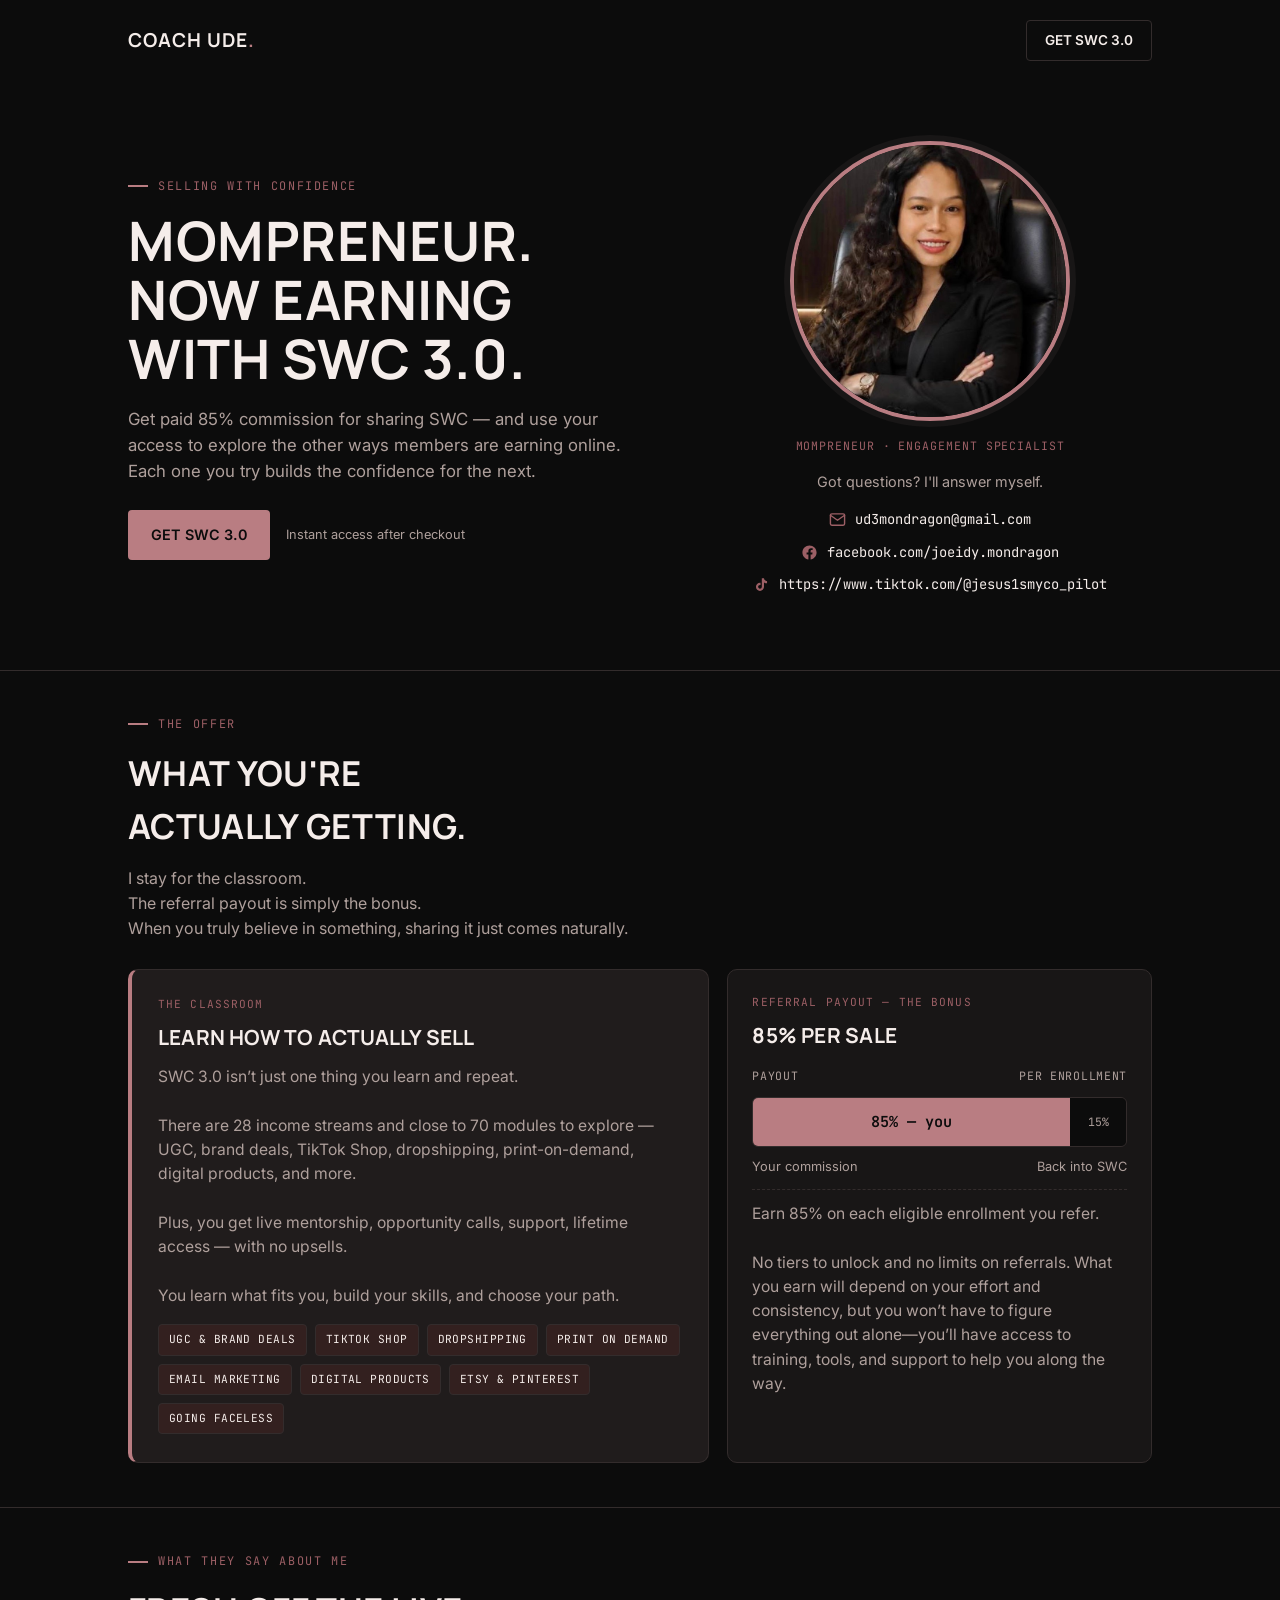
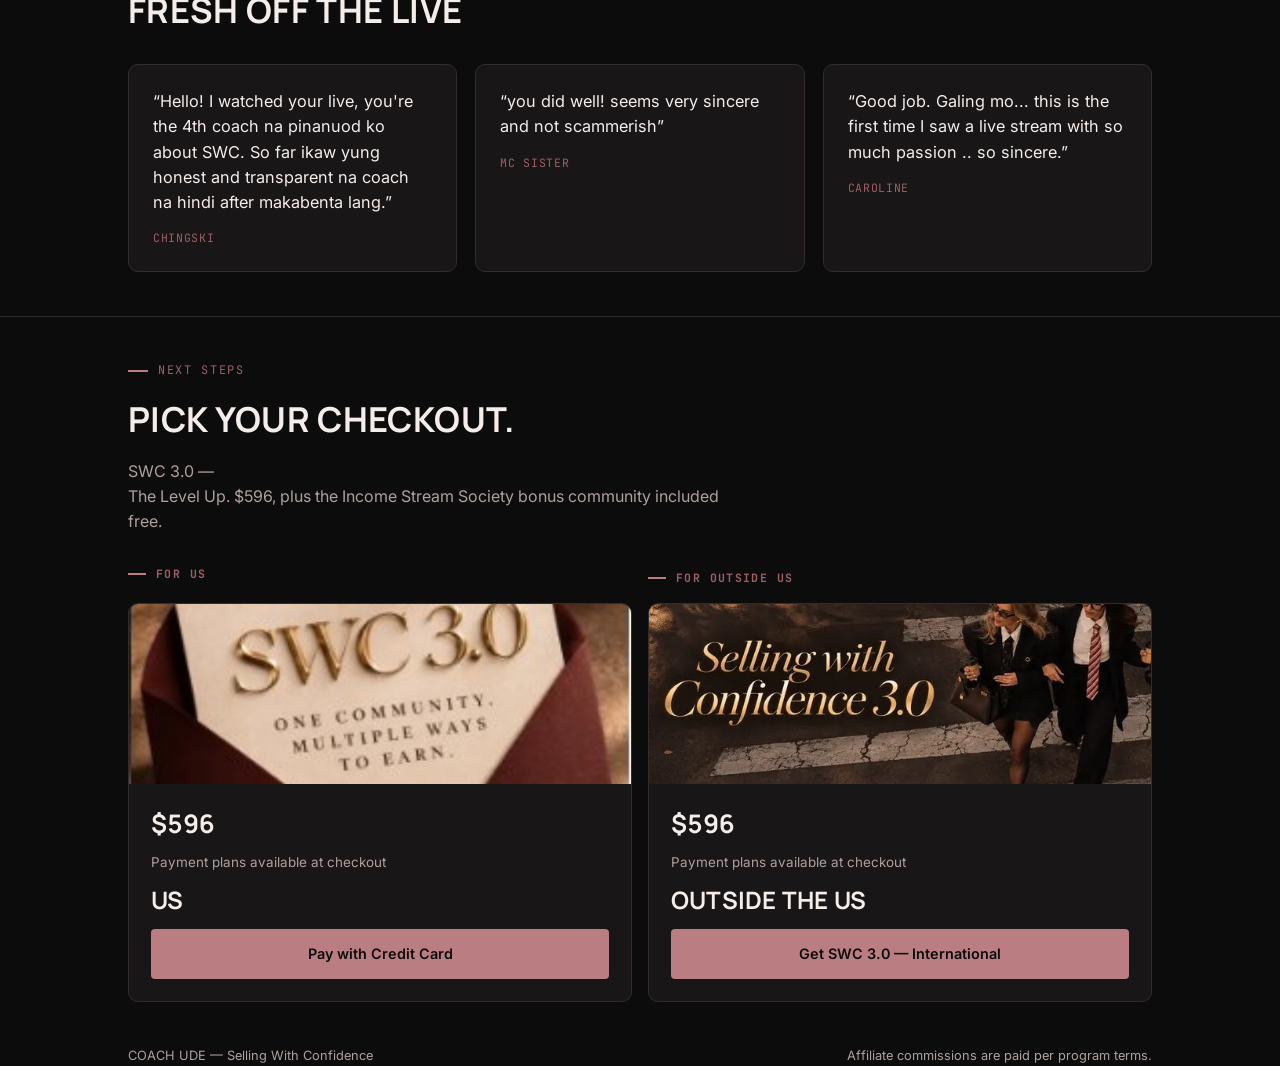
==== coach-ude.html @ 0a714079 "Add Coach Ude page with SWC 3.0 text and checkout thumbnails Co-Authored-By: Claude Opus 5.5 <norepl" ====
<!DOCTYPE html>
<html lang="en">
<head>
<meta charset="UTF-8">
<meta name="viewport" content="width=device-width, initial-scale=1.0">
<title>momPreneur · Engagement Specialist</title>
<link rel="icon" type="image/png" href="[data-uri]">
<link rel="preconnect" href="https://fonts.googleapis.com">
<link rel="stylesheet" href="https://fonts.googleapis.com/css2?family=Manrope:wght@500;600;700;800&family=Inter:wght@400;500;600;700&family=JetBrains+Mono:wght@400;500;700&display=swap">
<style>
:root{--ink:#0C0C0C;--surface:#181616;--surface-2:#201C1C;--line:#332C2C;--text:#F5EDEA;--text-soft:#AFA09C;--accent:#B97D82;--accent-strong:#9C5F65;--accent-tint:#33201F;--on-accent:#0C0C0C;--font-head:'Manrope', ui-sans-serif, system-ui, sans-serif;--font-body:'Inter', ui-sans-serif, system-ui, sans-serif;--font-mono:'JetBrains Mono', ui-monospace, monospace;--radius-btn:4px;--radius-card:10px;--head-transform:uppercase;--head-weight:700;--head-tracking:0.01em;--word-transform:uppercase;--word-weight:700;--word-tracking:0.05em;}
*{box-sizing:border-box;} html,body{margin:0;padding:0;}
body{background:var(--ink);color:var(--text);font-family:var(--font-body);line-height:1.55;-webkit-font-smoothing:antialiased;}
h1,h2,h3{font-family:var(--font-head);text-wrap:balance;margin:0;letter-spacing:var(--head-tracking);font-weight:var(--head-weight);text-transform:var(--head-transform);}
a{color:inherit;} img{max-width:100%;} ::selection{background:var(--accent-tint);}
:focus-visible{outline:2px solid var(--accent);outline-offset:3px;}
.wrap{max-width:1080px;margin:0 auto;padding:0 20px;}
.eyebrow{font-family:var(--font-mono);font-size:0.74rem;letter-spacing:0.14em;text-transform:uppercase;color:var(--accent-strong);display:flex;align-items:center;gap:10px;}
.eyebrow::before{content:"";width:20px;height:2px;background:var(--accent);}
.nav{display:flex;align-items:center;justify-content:space-between;padding:20px 0;}
.wordmark{font-family:var(--font-head);font-weight:var(--word-weight);font-size:1.2rem;letter-spacing:var(--word-tracking);text-transform:var(--word-transform);}
.wordmark span{color:var(--accent);}
.btn{display:inline-flex;align-items:center;justify-content:center;padding:13px 22px;border-radius:var(--radius-btn);font-family:var(--font-body);font-weight:600;font-size:0.9rem;text-decoration:none;border:1px solid transparent;cursor:pointer;transition:transform .15s ease,background .15s ease,border-color .15s ease;}
.btn:hover{transform:translateY(-1px);}
.btn-primary{background:var(--accent);color:var(--on-accent);}
.btn-primary:hover{background:var(--accent-strong);}
.btn-ghost{background:transparent;color:var(--text);border-color:var(--line);padding:9px 18px;font-size:0.85rem;}
.btn-ghost:hover{border-color:var(--accent);color:var(--accent-strong);}
.hero{padding-top:36px;padding-bottom:44px;display:flex;flex-direction:column;gap:34px;}
.hero.no-photo .hero-copy{max-width:70ch;}
.hero.hero-stacked{align-items:center;text-align:center;}
.hero.hero-stacked .hero-copy{align-items:center;max-width:60ch;}
.hero.hero-stacked .eyebrow{justify-content:center;}
.hero.hero-stacked .cta-row{justify-content:center;}
.hero.hero-stacked .hero-photo{order:-1;}
.hero-photo{display:flex;flex-direction:column;align-items:center;text-align:center;gap:16px;}
.hero-photo img,.photo-fallback{width:100%;max-width:240px;aspect-ratio:1/1;border-radius:50%;object-fit:cover;border:4px solid var(--accent);box-shadow:0 0 0 6px var(--surface);}
.photo-fallback{display:flex;align-items:center;justify-content:center;background:var(--surface);color:var(--accent);font-family:var(--font-head);font-weight:700;font-size:2.4rem;}
.hero-photo .role{font-family:var(--font-mono);font-size:0.72rem;letter-spacing:0.08em;text-transform:uppercase;color:var(--accent-strong);margin:0;}
.hero-photo .caption{font-size:0.9rem;color:var(--text-soft);max-width:30ch;margin:0;white-space:pre-line;}
.hero-contacts{display:flex;flex-direction:column;gap:10px;align-items:center;}
.contact-row{display:flex;align-items:center;gap:9px;font-family:var(--font-mono);font-size:0.86rem;color:var(--text);text-decoration:none;border-bottom:1px solid transparent;width:fit-content;}
.contact-row:hover{border-bottom-color:var(--accent);color:var(--accent-strong);}
.contact-row svg{flex:0 0 auto;color:var(--accent-strong);}
.hero h1{font-size:clamp(2rem,8vw,3.4rem);line-height:1.08;margin-top:16px;white-space:pre-line;}
.hero .lede{margin-top:18px;font-size:1.05rem;color:var(--text-soft);max-width:46ch;white-space:pre-line;}
.hero .cta-row{margin-top:26px;display:flex;align-items:center;gap:16px;flex-wrap:wrap;}
.cta-row .micro{font-size:0.8rem;color:var(--text-soft);white-space:pre-line;}
section.block{padding:44px 0;border-top:1px solid var(--line);}
.block h2{font-size:clamp(1.5rem,6vw,2.15rem);margin-top:12px;max-width:20ch;}
.block .lede{margin-top:14px;font-size:1rem;color:var(--text-soft);max-width:62ch;white-space:pre-line;}
.offer-grid{margin-top:28px;display:flex;flex-direction:column;gap:18px;}
.offer-card{border:1px solid var(--line);border-radius:var(--radius-card);padding:24px;background:var(--surface);min-width:0;}
.offer-card.modules{background:var(--surface-2);border-left:4px solid var(--accent);padding:26px 26px 28px;}
.offer-card .card-eyebrow,.card-eyebrow{font-family:var(--font-mono);font-size:0.7rem;letter-spacing:0.1em;text-transform:uppercase;color:var(--accent-strong);}
.offer-card h3{font-size:1.3rem;margin-top:8px;}
.offer-card p{color:var(--text-soft);margin:12px 0 0;font-size:0.98rem;white-space:pre-line;}
.tag-row{display:flex;flex-wrap:wrap;gap:8px;margin-top:16px;}
.tag{font-family:var(--font-mono);font-size:0.7rem;letter-spacing:0.04em;text-transform:uppercase;color:var(--text);background:var(--accent-tint);border:1px solid var(--line);border-radius:4px;padding:6px 10px;}
.ledger{margin-top:16px;}
.ledger-head{display:flex;justify-content:space-between;align-items:baseline;font-family:var(--font-mono);font-size:0.72rem;letter-spacing:0.06em;text-transform:uppercase;color:var(--text-soft);margin-bottom:12px;}
.split{display:flex;height:50px;border-radius:6px;overflow:hidden;border:1px solid var(--line);font-family:var(--font-mono);font-variant-numeric:tabular-nums;}
.split .you{background:var(--accent);color:var(--on-accent);display:flex;align-items:center;justify-content:center;font-weight:600;font-size:0.95rem;}
.split .them{background:var(--ink);color:var(--text-soft);display:flex;align-items:center;justify-content:center;font-size:0.72rem;}
.split-legend{display:flex;justify-content:space-between;margin-top:10px;font-size:0.8rem;color:var(--text-soft);}
.fine{margin-top:16px;font-size:0.8rem;color:var(--text-soft);border-top:1px dashed var(--line);padding-top:12px;white-space:pre-line;}
.checkout-groups{margin-top:28px;display:flex;flex-direction:column;gap:16px;}
.checkout-group-label{font-family:var(--font-mono);font-size:0.72rem;font-weight:700;letter-spacing:0.12em;text-transform:uppercase;color:var(--accent-strong);display:flex;align-items:center;gap:10px;}
.checkout-group-label:not(:first-child){margin-top:8px;}
.checkout-group-label::before{content:"";width:18px;height:2px;background:var(--accent);}
.buy-card{border:1px solid var(--line);border-radius:var(--radius-card);background:var(--surface);overflow:hidden;display:flex;flex-direction:column;min-width:0;}
.buy-thumb{height:180px;background:var(--ink);overflow:hidden;}
.buy-thumb img{width:100%;height:100%;object-fit:cover;object-position:center;display:block;}
.buy-body{padding:20px 22px 22px;display:flex;flex-direction:column;gap:10px;flex:1;min-width:0;}
.buy-region{font-family:var(--font-head);font-weight:var(--head-weight);text-transform:var(--head-transform);letter-spacing:var(--head-tracking);font-size:1.5rem;line-height:1.1;color:var(--text);margin-top:4px;overflow-wrap:break-word;}
.buy-price{display:flex;align-items:baseline;gap:10px;font-variant-numeric:tabular-nums;}
.buy-price .now,.ticket-price .now{font-family:var(--font-head);font-size:1.6rem;font-weight:700;}
.sale-tag{display:inline-block;font-family:var(--font-mono);font-size:0.72rem;letter-spacing:0.04em;text-transform:uppercase;color:var(--accent-strong);background:var(--accent-tint);border:1px solid var(--line);border-radius:4px;padding:4px 8px;margin:2px 0 0;white-space:pre-line;}
.buy-card .plan,.ticket .plan{font-size:0.84rem;color:var(--text-soft);margin:-2px 0 0;}
.buy-card .btn{margin-top:6px;}
.testimonial-grid{margin-top:28px;display:flex;flex-direction:column;gap:18px;}
.testimonial-card{border:1px solid var(--line);border-radius:var(--radius-card);background:var(--surface);padding:24px;display:flex;flex-direction:column;gap:14px;min-width:0;}
.testimonial-quote{margin:0;font-size:1.02rem;color:var(--text);white-space:pre-line;}
.testimonial-quote::before{content:"\201C";} .testimonial-quote::after{content:"\201D";}
.testimonial-name{font-family:var(--font-mono);font-size:0.72rem;letter-spacing:0.06em;text-transform:uppercase;color:var(--accent-strong);}
footer{padding:26px 0 40px;display:flex;flex-direction:column;gap:6px;color:var(--text-soft);font-size:0.8rem;}
footer div{white-space:pre-line;}
@media (min-width:700px){
.wrap{padding:0 28px;}
.hero{flex-direction:row;align-items:center;padding-top:60px;padding-bottom:74px;gap:48px;}
.hero.hero-stacked{flex-direction:column;}
.hero-copy{flex:1.2;max-width:58ch;min-width:0;}
.hero-photo{flex:1;}
.hero-photo img,.hero-photo .photo-fallback{max-width:280px;}
.offer-grid{flex-direction:row;align-items:stretch;}
.offer-card{flex:1;}
.offer-card.modules{flex:1.4;}
.testimonial-grid{flex-direction:row;align-items:stretch;}
.testimonial-card{flex:1;}
.checkout-groups{display:grid;grid-template-columns:repeat(var(--total-cols),1fr);align-items:stretch;}
.checkout-group-label{grid-row:1;grid-column:var(--gcol-start) / span var(--gcol-span);margin-top:0;}
.checkout-groups>.buy-card,.checkout-groups>.ticket{grid-row:2;grid-column:var(--gcol);min-width:0;}
footer{flex-direction:row;justify-content:space-between;}
}
.shell2{display:flex;flex-direction:column;min-height:100vh;}
.side2{background:var(--surface);border-bottom:1px solid var(--line);padding:36px 24px;display:flex;flex-direction:column;gap:14px;}
.side2 .wordmark{font-family:var(--font-head);font-weight:var(--word-weight);font-size:1.1rem;letter-spacing:var(--word-tracking);text-transform:var(--word-transform);}
.side2 .wordmark span{color:var(--accent);}
.side-photo{width:100%;max-width:150px;aspect-ratio:1/1;border-radius:18px;object-fit:cover;border:3px solid var(--accent);margin-top:6px;}
.side-photo.is-fallback{display:flex;align-items:center;justify-content:center;background:var(--surface-2);color:var(--accent);font-family:var(--font-head);font-weight:700;font-size:2rem;}
.side2 .role{font-family:var(--font-mono);font-size:0.7rem;letter-spacing:0.08em;text-transform:uppercase;color:var(--accent-strong);margin-top:4px;}
.side2 .caption{font-size:0.88rem;color:var(--text-soft);max-width:32ch;white-space:pre-line;}
.side2 .contacts{display:flex;flex-direction:column;gap:6px;}
.side2 h1{font-size:clamp(1.7rem,7vw,2.1rem);line-height:1.12;margin-top:10px;white-space:pre-line;}
.side2 .lede{margin-top:12px;font-size:0.98rem;color:var(--text-soft);max-width:42ch;white-space:pre-line;}
.side2 .cta-block{width:100%;margin-top:16px;}
.side2 .micro{font-size:0.78rem;color:var(--text-soft);margin-top:8px;text-align:center;white-space:pre-line;}
.main2{padding:40px 24px 60px;max-width:720px;margin:0 auto;width:100%;min-width:0;}
.block2{padding:36px 0;border-top:1px solid var(--line);}
.block2:first-child{border-top:none;padding-top:0;}
.block2 h2{font-size:clamp(1.4rem,6vw,1.9rem);margin-top:10px;max-width:22ch;}
.block2 .lede{margin-top:12px;font-size:0.98rem;color:var(--text-soft);white-space:pre-line;}
.stat-row{display:flex;align-items:baseline;gap:22px;margin-top:26px;flex-wrap:wrap;}
.stat-num{font-family:var(--font-head);font-weight:800;font-size:clamp(2.8rem,12vw,4rem);line-height:1;color:var(--accent);}
.stat-label{font-size:0.92rem;color:var(--text-soft);max-width:26ch;}
.mini-split{margin-top:14px;height:8px;border-radius:999px;background:var(--line);overflow:hidden;}
.mini-split .fill{height:100%;background:var(--accent);}
.offer-sub{margin-top:32px;padding-top:26px;border-top:1px dashed var(--line);}
.offer-sub h3{font-size:1.25rem;margin-top:8px;}
.offer-sub p{color:var(--text-soft);margin:12px 0 0;font-size:0.96rem;white-space:pre-line;}
.pull-quote{border-left:4px solid var(--accent);padding:4px 0 4px 20px;margin-top:26px;}
.pull-quote:first-of-type{margin-top:22px;}
.pull-quote p{font-family:var(--font-head);font-size:1.15rem;font-weight:var(--head-weight);color:var(--text);margin:0;line-height:1.4;white-space:pre-line;}
.pq-name{margin-top:10px;font-family:var(--font-mono);font-size:0.74rem;text-transform:uppercase;letter-spacing:0.06em;color:var(--accent-strong);}
.ticket{display:flex;flex-direction:column;border:1px solid var(--line);border-radius:var(--radius-card);background:var(--surface);overflow:hidden;min-width:0;}
.ticket-thumb{height:170px;background:var(--ink);}
.ticket-thumb img{width:100%;height:100%;object-fit:cover;display:block;}
.ticket-body{padding:20px 22px 22px;border-top:2px dashed var(--line);display:flex;flex-direction:column;gap:8px;min-width:0;}
.ticket-region{font-family:var(--font-head);font-weight:var(--head-weight);text-transform:var(--head-transform);letter-spacing:var(--head-tracking);font-size:1.3rem;line-height:1.15;color:var(--text);overflow-wrap:break-word;}
.ticket-price{display:flex;align-items:baseline;gap:10px;font-variant-numeric:tabular-nums;}
.ticket .btn{margin-top:8px;align-self:flex-start;}
.storefront-panel{margin-top:28px;border:1px solid var(--line);border-radius:var(--radius-card);background:var(--surface);padding:40px 32px;display:flex;flex-direction:column;align-items:center;text-align:center;gap:16px;}
.storefront-icon{color:var(--accent);}
.storefront-btn{padding:16px 32px;font-size:1rem;}
.storefront-note{margin:0;font-size:0.85rem;color:var(--text-soft);white-space:pre-line;}
@media (min-width:900px){
.shell2{flex-direction:row;}
.side2{width:320px;flex:0 0 320px;align-self:flex-start;position:sticky;top:0;border-bottom:none;border-right:1px solid var(--line);}
.main2{padding:48px 40px 70px;}
.ticket{flex-direction:row;}
.ticket-thumb{width:160px;height:auto;flex:0 0 160px;}
.ticket-body{border-top:none;border-left:2px dashed var(--line);flex:1;}
footer{flex-direction:row;justify-content:space-between;}
}
</style>
</head>
<body>
<div class="wrap"><div class="nav">
<div class="wordmark" data-field="brandName">COACH UDE<span>.</span></div>
<a class="btn btn-ghost" data-field="ctaText" href="#buy">GET SWC 3.0</a>
</div></div>
<div class="wrap hero">
<div class="hero-copy">
<div class="eyebrow" data-field="eyebrow">Selling With Confidence</div>
<h1 data-field="headline">Mompreneur. Now earning with SWC 3.0.
</h1>
<p class="lede" data-field="lede">Get paid 85% commission for sharing SWC — and use your access to explore the other ways members are earning online. Each one you try builds the confidence for the next.</p>
<div class="cta-row"><a class="btn btn-primary" data-field="ctaText" href="#buy">GET SWC 3.0</a><span class="micro" data-field="microNote">Instant access after checkout</span></div>
</div>
<div class="hero-photo"><img data-field="photoUrl" src="[data-uri]" alt="Photo for COACH UDE"><p class="role" data-field="roleLabel">momPreneur · Engagement Specialist</p><p class="caption" data-field="caption">Got questions? I'll answer myself.</p><div class="hero-contacts"><a class="contact-row" data-field="contactEmail" href="mailto:ud3mondragon@gmail.com"><svg width="17" height="17" viewBox="0 0 24 24" fill="none" stroke="currentColor" stroke-width="2" stroke-linecap="round" stroke-linejoin="round"><rect x="2" y="4" width="20" height="16" rx="2"></rect><path d="m22 6-10 7L2 6"></path></svg><span>ud3mondragon@gmail.com</span></a><a class="contact-row" data-field="contactSocialLabel" href="https://www.facebook.com/joeidy.mondragon" target="_blank" rel="noopener"><svg width="17" height="17" viewBox="0 0 24 24" fill="currentColor"><path d="M22 12c0-5.523-4.477-10-10-10S2 6.477 2 12c0 4.991 3.657 9.128 8.438 9.878v-6.987h-2.54V12h2.54V9.797c0-2.506 1.492-3.89 3.777-3.89 1.094 0 2.238.195 2.238.195v2.46h-1.26c-1.243 0-1.63.771-1.63 1.562V12h2.773l-.443 2.89h-2.33v6.988C18.343 21.128 22 16.991 22 12z"/></svg><span>facebook.com/joeidy.mondragon</span></a><a class="contact-row" data-field="contactSocial2Label" href="https://www.tiktok.com/@jesus1smyco_pilot" target="_blank" rel="noopener"><svg width="17" height="17" viewBox="0 0 24 24" fill="currentColor"><path d="M16.6 5.82s.51.5 0 0A4.278 4.278 0 0 1 15.54 3h-3.09v12.4a2.592 2.592 0 0 1-2.59 2.5c-1.42 0-2.6-1.16-2.6-2.6 0-1.72 1.66-3.01 3.37-2.48V9.66c-3.45-.46-6.47 2.22-6.47 5.64 0 3.33 2.76 5.7 5.69 5.7 3.14 0 5.69-2.55 5.69-5.7V9.01a7.35 7.35 0 0 0 4.3 1.38V7.3s-1.88.09-3.24-1.48z"/></svg><span>https://www.tiktok.com/@jesus1smyco_pilot</span></a></div></div></div>
<section class="block"><div class="wrap"><div class="eyebrow" data-field="offerEyebrow">The Offer</div>
<h2 data-field="offerHeadline">What you're actually getting.</h2>
<p class="lede" data-field="offerLede">I stay for the classroom.
The referral payout is simply the bonus.
When you truly believe in something, sharing it just comes naturally.</p>
<div class="offer-grid">
<div class="offer-card modules">
<div class="card-eyebrow" data-field="classroomEyebrow">The Classroom</div>
<h3 data-field="classroomTitle">Learn how to actually sell</h3>
<p data-field="classroomBody">SWC 3.0 isn’t just one thing you learn and repeat.

There are 28 income streams and close to 70 modules to explore — UGC, brand deals, TikTok Shop, dropshipping, print-on-demand, digital products, and more.

Plus, you get live mentorship, opportunity calls, support, lifetime access — with no upsells.

You learn what fits you, build your skills, and choose your path.</p>
<div class="tag-row" data-field="classroomTags"><span class="tag">UGC &amp; Brand Deals</span><span class="tag">TikTok Shop</span><span class="tag">Dropshipping</span><span class="tag">Print On Demand</span><span class="tag">Email Marketing</span><span class="tag">Digital Products</span><span class="tag">Etsy &amp; Pinterest</span><span class="tag">Going Faceless</span></div>
</div>
<div class="offer-card">
<div class="card-eyebrow" data-field="referralEyebrow">Referral Payout — The Bonus</div>
<h3 data-field="youPercent">85% per sale</h3>
<div class="ledger"><div class="ledger-head"><span>Payout</span><span>Per enrollment</span></div>
<div class="split" data-field="youPercent"><div class="you" style="flex:0 0 85%">85% — you</div><div class="them" style="flex:0 0 15%">15%</div></div>
<div class="split-legend"><span data-field="youLabel">Your commission</span><span>Back into SWC</span></div></div>
<p class="fine" data-field="finePrint">Earn 85% on each eligible enrollment you refer.

No tiers to unlock and no limits on referrals. What you earn will depend on your effort and consistency, but you won’t have to figure everything out alone—you’ll have access to training, tools, and support to help you along the way.</p>
</div>
</div>
</div></section>
<section class="block"><div class="wrap"><div class="eyebrow" data-field="testimonialsEyebrow">What they say about me</div>
<h2 data-field="testimonialsHeadline">Fresh Off the Live</h2>
<div class="testimonial-grid"><div class="testimonial-card" data-field="testimonial1_quote"><p class="testimonial-quote">Hello! I watched your live, you're the 4th coach na pinanuod ko about SWC. So far ikaw yung honest and transparent na coach na hindi after makabenta lang.</p><div class="testimonial-name" data-field="testimonial1_name">Chingski</div></div><div class="testimonial-card" data-field="testimonial2_quote"><p class="testimonial-quote">you did well! seems very sincere and not scammerish</p><div class="testimonial-name" data-field="testimonial2_name">MC Sister</div></div><div class="testimonial-card" data-field="testimonial3_quote"><p class="testimonial-quote">Good job. Galing mo... this is the first time I saw a live stream with so much passion .. so sincere.</p><div class="testimonial-name" data-field="testimonial3_name">Caroline</div></div></div>
</div></section>
<section class="block" id="buy"><div class="wrap"><div class="eyebrow" data-field="buyEyebrow">Next Steps</div>
<h2 data-field="buyHeadline">Pick your checkout.</h2>
<p class="lede" data-field="buyLede">SWC 3.0 —
 The Level Up. $596, plus the Income Stream Society bonus community included free. </p>
<div class="checkout-groups" style="--total-cols:2;"><div class="checkout-group-label" style="--gcol-start:1;--gcol-span:1;">For US</div><div class="buy-card" data-field="cardA2_link" style="--gcol:1;"><div class="buy-thumb"><img src="[data-uri]" alt="SWC 3.0 — Pay with Credit Card"></div><div class="buy-body"><div class="buy-price"><span class="now">$596</span></div><p class="plan">Payment plans available at checkout</p><div class="buy-region">US</div><a class="btn btn-primary" href="https://stan.store/affiliates/60d8d71b-aac7-4ef0-bc22-a9c01fa52266" target="_blank" rel="noopener">Pay with Credit Card</a></div></div><div class="checkout-group-label" style="--gcol-start:2;--gcol-span:1;">For Outside US</div><div class="buy-card" data-field="cardB_link" style="--gcol:2;"><div class="buy-thumb"><img src="[data-uri]" alt="SWC 3.0 International"></div><div class="buy-body"><div class="buy-price"><span class="now">$596</span></div><p class="plan">Payment plans available at checkout</p><div class="buy-region">Outside the US</div><a class="btn btn-primary" href="https://stan.store/affiliates/ba0b9121-926b-4e4f-ac07-5e0c7ce63e2d" target="_blank" rel="noopener">Get SWC 3.0 — International</a></div></div></div></div></section>
<footer class="wrap"><div data-field="brandName">COACH UDE — Selling With Confidence</div><div data-field="footerRight">Affiliate commissions are paid per program terms.</div></footer>
</body></html>
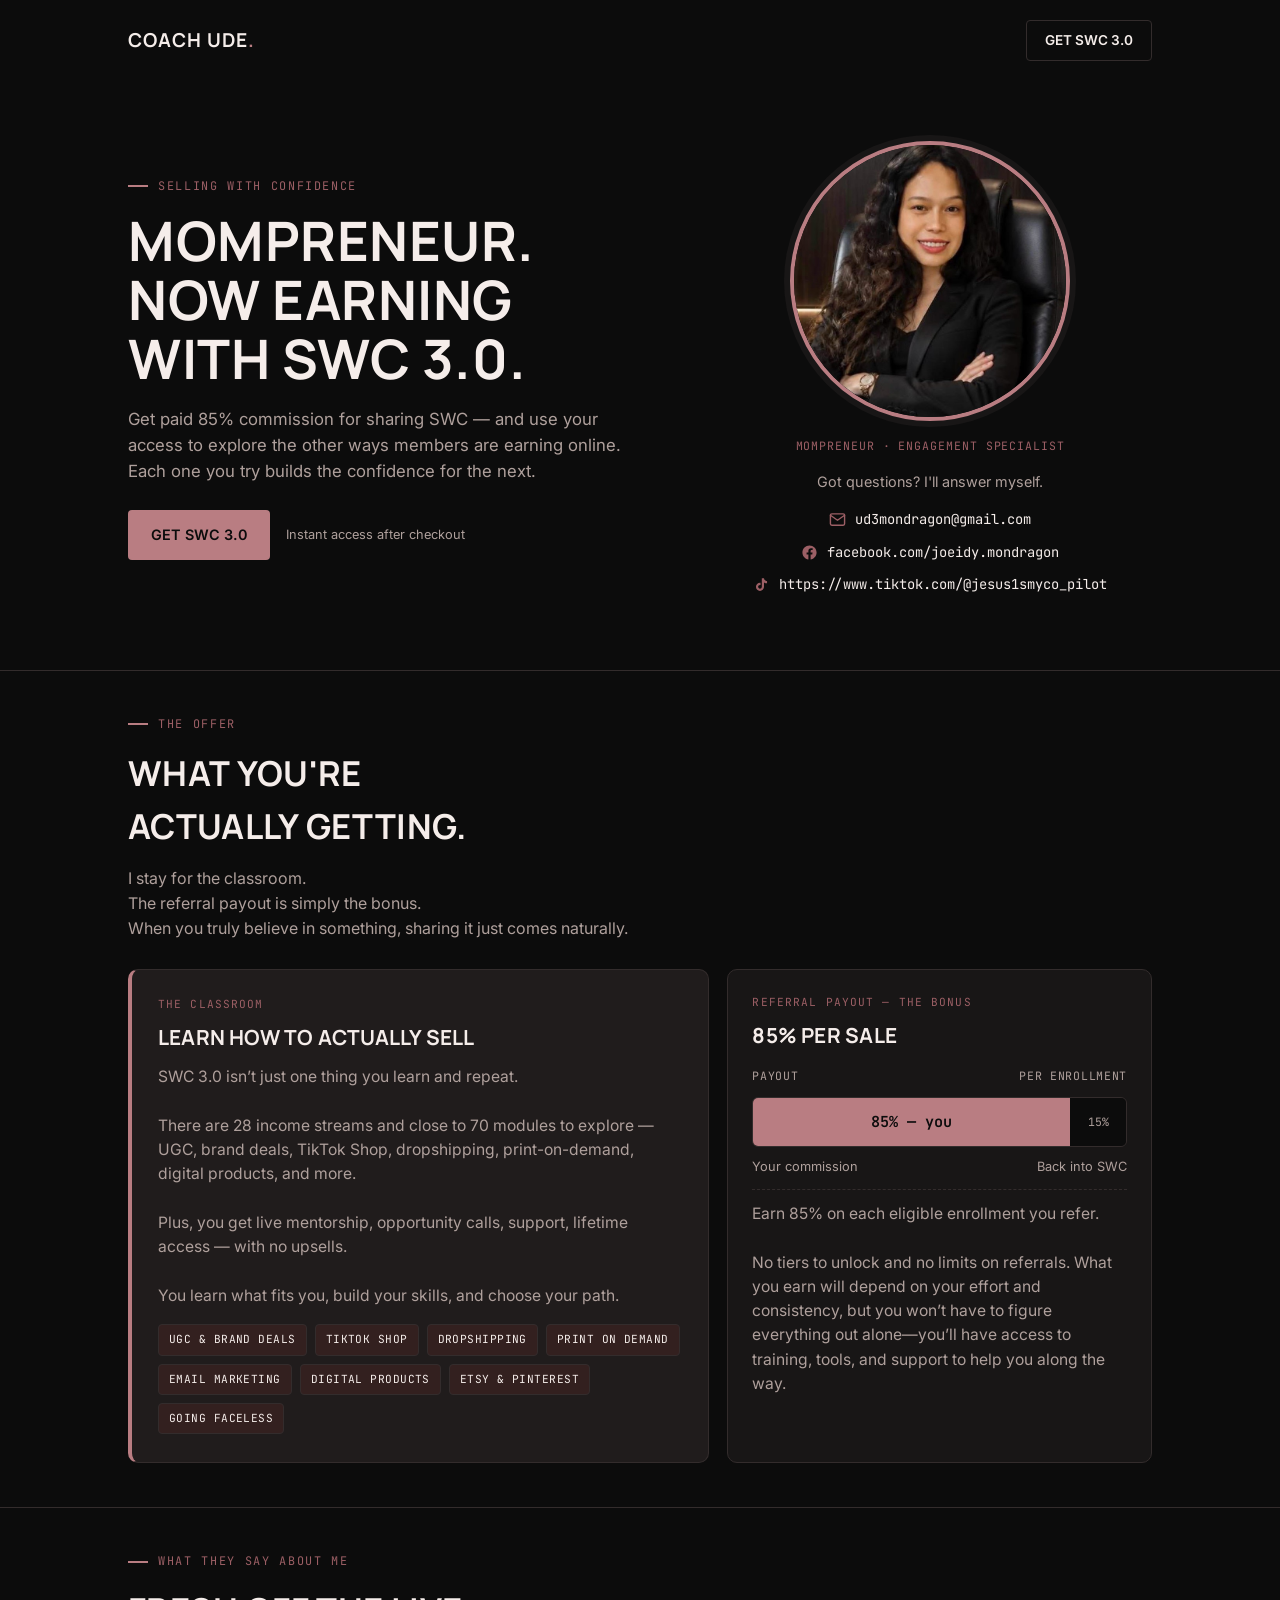
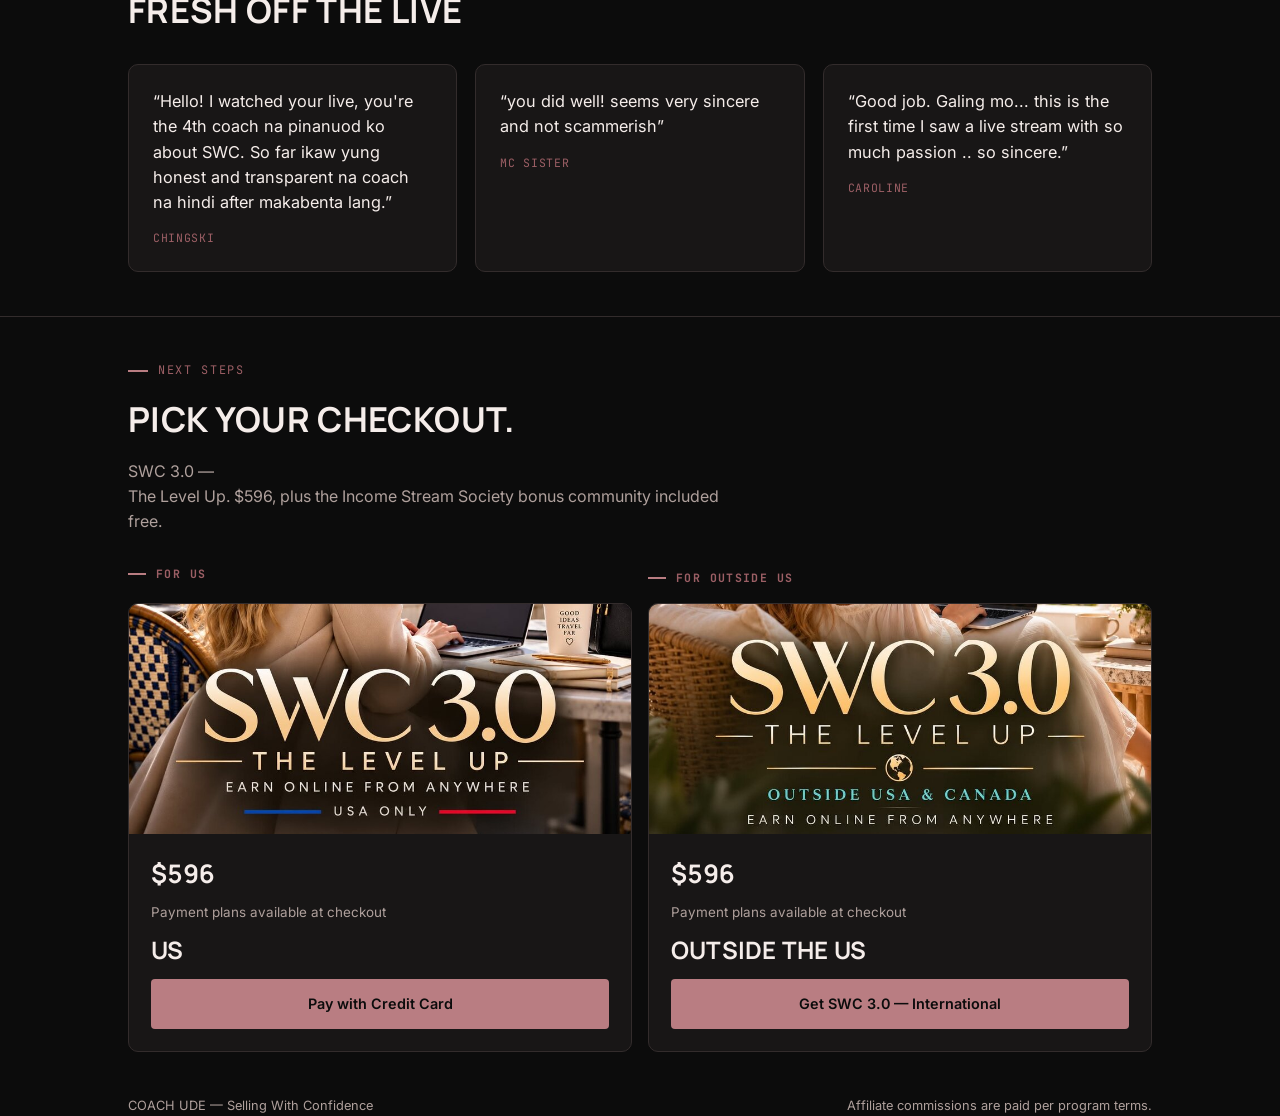
==== commit f9f39018: "Use USA-only and outside-USA SWC 3.0 thumbnails on Coach Ude page Taller thumbnail area and lower cr" ====
--- a/coach-ude.html
+++ b/coach-ude.html
@@ -69,7 +69,7 @@
 .checkout-group-label:not(:first-child){margin-top:8px;}
 .checkout-group-label::before{content:"";width:18px;height:2px;background:var(--accent);}
 .buy-card{border:1px solid var(--line);border-radius:var(--radius-card);background:var(--surface);overflow:hidden;display:flex;flex-direction:column;min-width:0;}
-.buy-thumb{height:180px;background:var(--ink);overflow:hidden;}
+.buy-thumb{height:230px;background:var(--ink);overflow:hidden;}
 .buy-thumb img{width:100%;height:100%;object-fit:cover;object-position:center;display:block;}
 .buy-body{padding:20px 22px 22px;display:flex;flex-direction:column;gap:10px;flex:1;min-width:0;}
 .buy-region{font-family:var(--font-head);font-weight:var(--head-weight);text-transform:var(--head-transform);letter-spacing:var(--head-tracking);font-size:1.5rem;line-height:1.1;color:var(--text);margin-top:4px;overflow-wrap:break-word;}
@@ -206,6 +206,6 @@
 <h2 data-field="buyHeadline">Pick your checkout.</h2>
 <p class="lede" data-field="buyLede">SWC 3.0 —
  The Level Up. $596, plus the Income Stream Society bonus community included free. </p>
-<div class="checkout-groups" style="--total-cols:2;"><div class="checkout-group-label" style="--gcol-start:1;--gcol-span:1;">For US</div><div class="buy-card" data-field="cardA2_link" style="--gcol:1;"><div class="buy-thumb"><img src="[data-uri]" alt="SWC 3.0 — Pay with Credit Card"></div><div class="buy-body"><div class="buy-price"><span class="now">$596</span></div><p class="plan">Payment plans available at checkout</p><div class="buy-region">US</div><a class="btn btn-primary" href="https://stan.store/affiliates/60d8d71b-aac7-4ef0-bc22-a9c01fa52266" target="_blank" rel="noopener">Pay with Credit Card</a></div></div><div class="checkout-group-label" style="--gcol-start:2;--gcol-span:1;">For Outside US</div><div class="buy-card" data-field="cardB_link" style="--gcol:2;"><div class="buy-thumb"><img src="[data-uri]" alt="SWC 3.0 International"></div><div class="buy-body"><div class="buy-price"><span class="now">$596</span></div><p class="plan">Payment plans available at checkout</p><div class="buy-region">Outside the US</div><a class="btn btn-primary" href="https://stan.store/affiliates/ba0b9121-926b-4e4f-ac07-5e0c7ce63e2d" target="_blank" rel="noopener">Get SWC 3.0 — International</a></div></div></div></div></section>
+<div class="checkout-groups" style="--total-cols:2;"><div class="checkout-group-label" style="--gcol-start:1;--gcol-span:1;">For US</div><div class="buy-card" data-field="cardA2_link" style="--gcol:1;"><div class="buy-thumb"><img src="[data-uri]